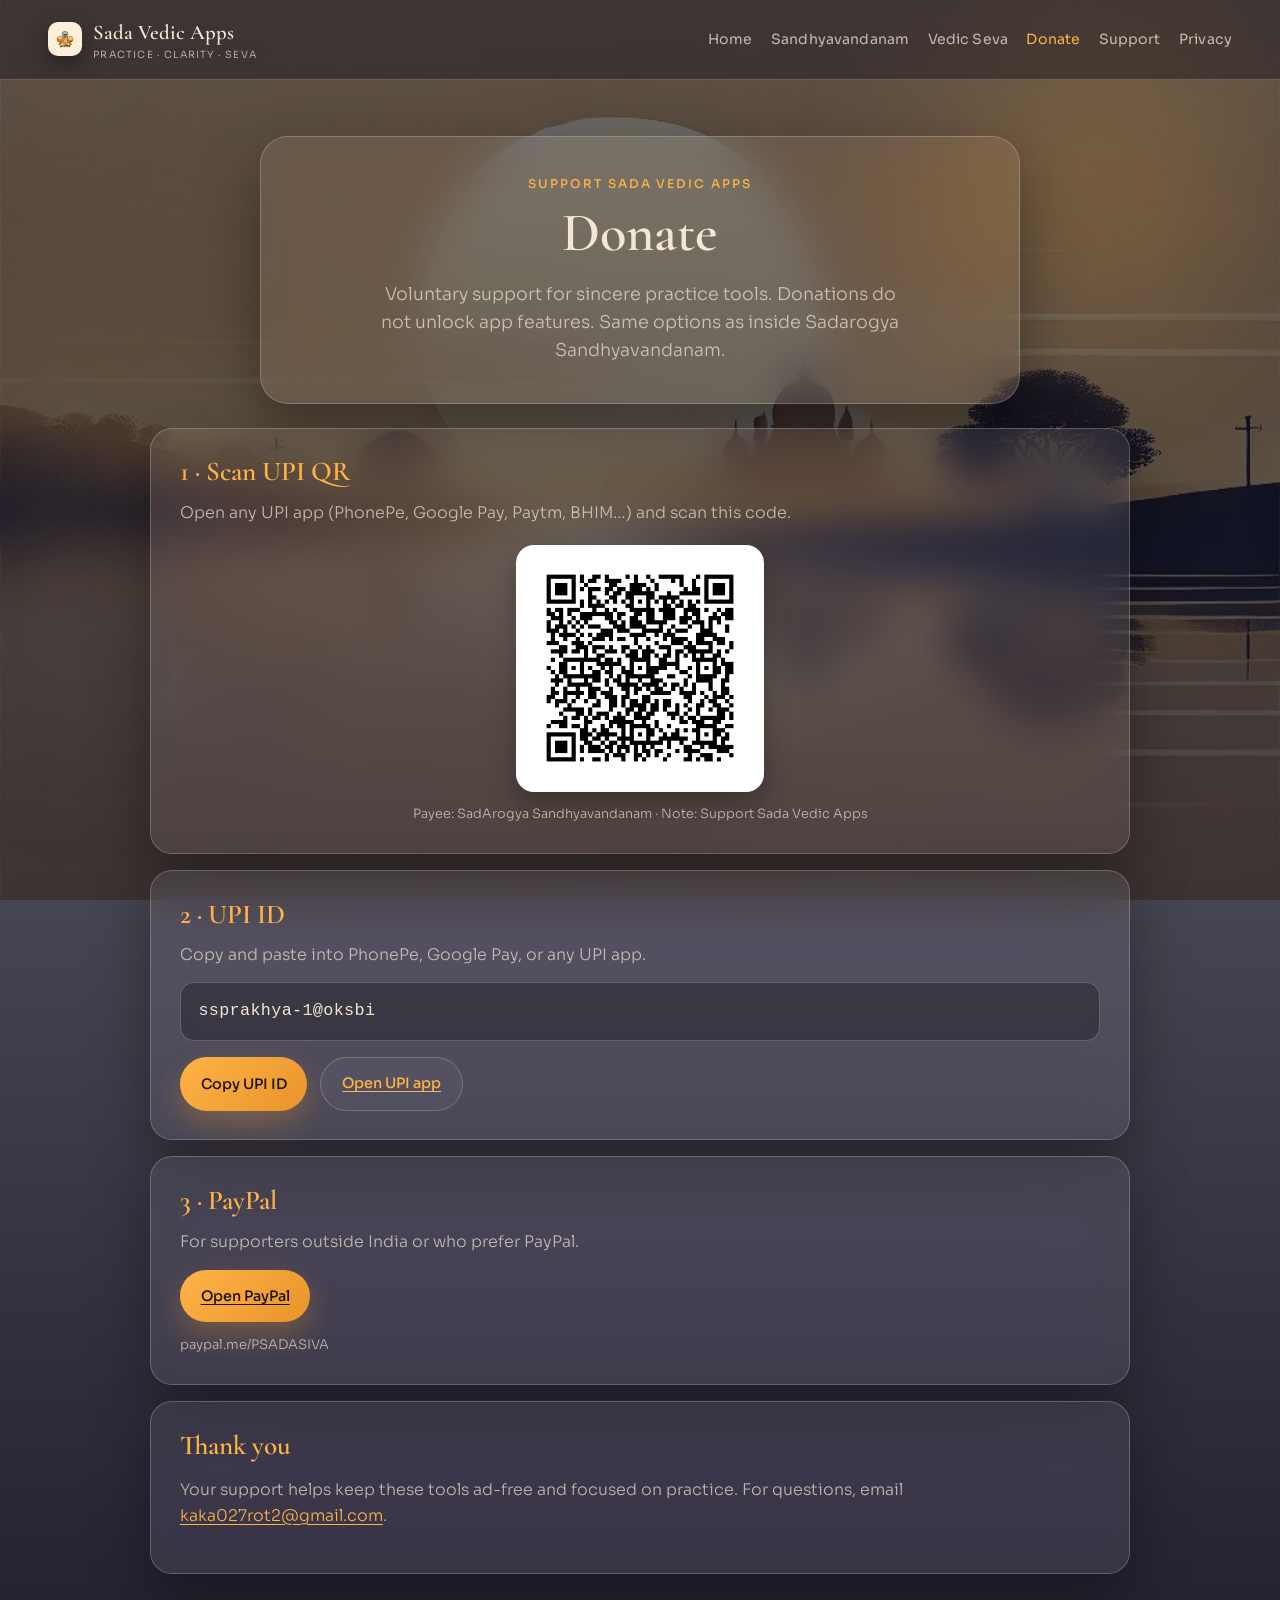
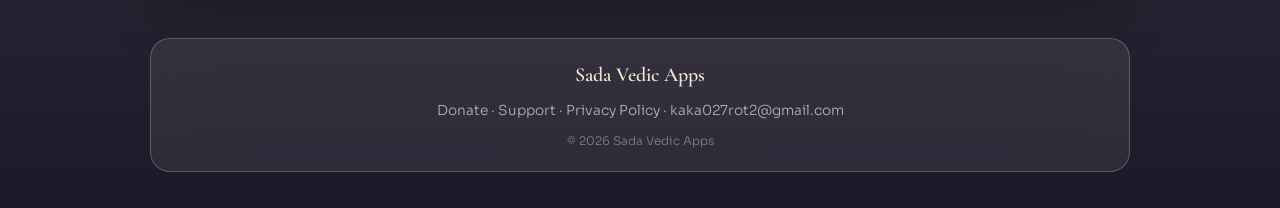
==== donate.html @ e031f06a "Publish Sada Vedic Apps public website Support, Privacy, Donate pages with updated UPI note and QR." ====
<!DOCTYPE html>
<html lang="en">
<head>
  <meta charset="UTF-8" />
  <meta name="viewport" content="width=device-width, initial-scale=1" />
  <meta name="description" content="Support Sada Vedic Apps — donate via UPI QR, UPI ID, or PayPal." />
  <meta name="theme-color" content="#0D0A1A" />
  <title>Donate · Sada Vedic Apps</title>
  <link rel="icon" type="image/png" href="assets/favicon.png" />
  <link rel="apple-touch-icon" href="assets/app-icon.png" />
  <link rel="preconnect" href="https://fonts.googleapis.com" />
  <link rel="preconnect" href="https://fonts.gstatic.com" crossorigin />
  <link href="https://fonts.googleapis.com/css2?family=Cormorant+Garamond:ital,wght@0,500;0,600;1,500&family=Sora:wght@300;400;500;600&display=swap" rel="stylesheet" />
  <link rel="stylesheet" href="styles.css" />
</head>
<body>
  <div class="ambient" aria-hidden="true">
    <div class="orb orb-a"></div>
    <div class="orb orb-b"></div>
  </div>

  <header class="top">
    <a class="brand-mark" href="index.html">
      <img src="assets/app-icon.png" alt="" width="34" height="34" />
      <span>Sada Vedic Apps<small>Practice · Clarity · Seva</small></span>
    </a>
    <nav>
      <a href="index.html">Home</a>
      <a href="apps/sadarogya-sandhyavandanam.html">Sandhyavandanam</a>
      <a href="apps/vedic-seva.html">Vedic Seva</a>
      <a href="donate.html" aria-current="page">Donate</a>
      <a href="support.html">Support</a>
      <a href="privacy.html">Privacy</a>
    </nav>
  </header>

  <main class="page wrap">
    <header class="page-hero glass">
      <p class="eyebrow">Support Sada Vedic Apps</p>
      <h1>Donate</h1>
      <p class="lede">
        Voluntary support for sincere practice tools. Donations do not unlock app features.
        Same options as inside Sadarogya Sandhyavandanam.
      </p>
    </header>

    <div class="stack">
      <section class="panel donate-panel">
        <h2>1 · Scan UPI QR</h2>
        <p class="muted">Open any UPI app (PhonePe, Google Pay, Paytm, BHIM…) and scan this code.</p>
        <div class="qr-wrap">
          <img
            class="qr-image"
            src="assets/upi-qr.png"
            width="220"
            height="220"
            alt="UPI QR code for ssprakhya-1@oksbi"
          />
        </div>
        <p class="muted small-center">Payee: SadArogya Sandhyavandanam · Note: Support Sada Vedic Apps</p>
      </section>

      <section class="panel">
        <h2>2 · UPI ID</h2>
        <p class="muted">Copy and paste into PhonePe, Google Pay, or any UPI app.</p>
        <div class="upi-box" id="upiId">ssprakhya-1@oksbi</div>
        <div class="cta-row" style="justify-content:flex-start;margin-top:1rem">
          <button type="button" class="btn primary" id="copyUpi">Copy UPI ID</button>
          <a class="btn ghost" href="upi://pay?pa=ssprakhya-1@oksbi&pn=SadArogya%20Sandhyavandanam&tn=Support%20Sada%20Vedic%20Apps&cu=INR&mc=0000">Open UPI app</a>
        </div>
        <p class="muted" style="margin-top:0.85rem;font-size:0.82rem" id="copyStatus" hidden>UPI ID copied</p>
      </section>

      <section class="panel">
        <h2>3 · PayPal</h2>
        <p class="muted">For supporters outside India or who prefer PayPal.</p>
        <div class="cta-row" style="justify-content:flex-start;margin-top:1rem">
          <a
            class="btn primary"
            href="https://paypal.me/PSADASIVA"
            target="_blank"
            rel="noopener noreferrer"
          >Open PayPal</a>
        </div>
        <p class="muted" style="margin-top:0.75rem;font-size:0.82rem">
          paypal.me/PSADASIVA
        </p>
      </section>

      <section class="panel">
        <h2>Thank you</h2>
        <p>
          Your support helps keep these tools ad-free and focused on practice.
          For questions, email
          <a href="mailto:kaka027rot2@gmail.com">kaka027rot2@gmail.com</a>.
        </p>
      </section>
    </div>
  </main>

  <footer class="site-foot">
    <div class="foot-glass">
      <p class="foot-brand">Sada Vedic Apps</p>
      <p class="foot-links">
        <a href="donate.html">Donate</a> ·
        <a href="support.html">Support</a> ·
        <a href="privacy.html">Privacy Policy</a> ·
        <a href="mailto:kaka027rot2@gmail.com">kaka027rot2@gmail.com</a>
      </p>
      <p class="foot-copy">© <span id="year"></span> Sada Vedic Apps</p>
    </div>
  </footer>
  <script>
    document.getElementById('year').textContent = new Date().getFullYear();
    const btn = document.getElementById('copyUpi');
    const status = document.getElementById('copyStatus');
    btn.addEventListener('click', async () => {
      const id = 'ssprakhya-1@oksbi';
      try {
        await navigator.clipboard.writeText(id);
      } catch (_) {
        const ta = document.createElement('textarea');
        ta.value = id;
        document.body.appendChild(ta);
        ta.select();
        document.execCommand('copy');
        document.body.removeChild(ta);
      }
      status.hidden = false;
      setTimeout(() => { status.hidden = true; }, 2000);
    });
  </script>
</body>
</html>
---- styles.css ----
:root {
  --ink: #0d0a1a;
  --sand: #f3e6d4;
  --sand-mute: rgba(243, 230, 212, 0.72);
  --amber: #ffb347;
  --amber-deep: #e8942a;
  --glass: rgba(255, 255, 255, 0.08);
  --glass-strong: rgba(255, 255, 255, 0.11);
  --glass-border: rgba(255, 248, 235, 0.22);
  --shadow: 0 24px 60px rgba(0, 0, 0, 0.35);
  --radius: 28px;
  --font-display: "Cormorant Garamond", Georgia, serif;
  --font-body: "Sora", system-ui, sans-serif;
  --max: 980px;
}

*,
*::before,
*::after {
  box-sizing: border-box;
}

html {
  scroll-behavior: smooth;
}

body {
  margin: 0;
  min-height: 100vh;
  color: var(--sand);
  font-family: var(--font-body);
  font-weight: 300;
  line-height: 1.6;
  background:
    linear-gradient(180deg, rgba(13, 10, 26, 0.58), rgba(13, 10, 26, 0.94)),
    url("assets/hero-bg.jpg") center / cover fixed;
  overflow-x: hidden;
}

img {
  max-width: 100%;
  display: block;
}

a {
  color: inherit;
  text-decoration: none;
}

.ambient {
  position: fixed;
  inset: 0;
  pointer-events: none;
  z-index: 0;
}

.orb {
  position: absolute;
  border-radius: 50%;
  filter: blur(60px);
  opacity: 0.42;
  animation: drift 18s ease-in-out infinite;
}

.orb-a {
  width: min(520px, 42vw);
  height: min(520px, 42vw);
  background: radial-gradient(circle, rgba(255, 179, 71, 0.55), transparent 70%);
  top: -8%;
  right: -6%;
}

.orb-b {
  width: min(420px, 36vw);
  height: min(420px, 36vw);
  background: radial-gradient(circle, rgba(90, 120, 160, 0.28), transparent 70%);
  bottom: 8%;
  left: -10%;
  animation-delay: -6s;
}

@keyframes drift {
  0%,
  100% {
    transform: translate(0, 0) scale(1);
  }
  50% {
    transform: translate(2%, -3%) scale(1.06);
  }
}

.top,
main,
.site-foot {
  position: relative;
  z-index: 1;
}

.top {
  display: flex;
  align-items: center;
  justify-content: space-between;
  gap: 1rem;
  padding: 1rem clamp(1.25rem, 4vw, 3rem);
  backdrop-filter: blur(18px);
  -webkit-backdrop-filter: blur(18px);
  background: rgba(13, 10, 26, 0.38);
  border-bottom: 1px solid var(--glass-border);
}

.brand-mark {
  display: inline-flex;
  align-items: center;
  gap: 0.7rem;
  font-family: var(--font-display);
  font-size: 1.3rem;
  font-weight: 600;
}

.brand-mark img {
  width: 34px;
  height: 34px;
  border-radius: 10px;
  box-shadow: 0 8px 20px rgba(0, 0, 0, 0.35);
}

.brand-mark small {
  display: block;
  margin-top: -0.15rem;
  font-family: var(--font-body);
  font-size: 0.62rem;
  font-weight: 400;
  letter-spacing: 0.12em;
  text-transform: uppercase;
  opacity: 0.65;
}

.top nav {
  display: flex;
  flex-wrap: wrap;
  justify-content: flex-end;
  gap: 0.95rem 1.15rem;
  font-size: 0.88rem;
  font-weight: 400;
  letter-spacing: 0.01em;
}

.top nav a {
  opacity: 0.75;
  transition: opacity 0.2s ease, color 0.2s ease;
}

.top nav a:hover,
.top nav a[aria-current="page"] {
  opacity: 1;
  color: var(--amber);
}

.wrap {
  width: min(var(--max), calc(100% - 2.5rem));
  margin: 0 auto;
}

.hero {
  min-height: calc(100vh - 74px);
  display: grid;
  place-items: center;
  padding: clamp(2rem, 6vw, 4.5rem) 0;
}

.glass,
.panel {
  background: var(--glass);
  border: 1px solid var(--glass-border);
  box-shadow: var(--shadow);
  backdrop-filter: blur(22px) saturate(140%);
  -webkit-backdrop-filter: blur(22px) saturate(140%);
}

.hero-glass {
  width: min(720px, calc(100% - 2.5rem));
  padding: clamp(2rem, 5vw, 3.3rem);
  border-radius: var(--radius);
  text-align: center;
  animation: rise 0.85s ease both;
}

@keyframes rise {
  from {
    opacity: 0;
    transform: translateY(16px);
  }
  to {
    opacity: 1;
    transform: translateY(0);
  }
}

.eyebrow {
  margin: 0 0 0.8rem;
  font-size: 0.76rem;
  font-weight: 500;
  letter-spacing: 0.16em;
  text-transform: uppercase;
  color: var(--amber);
}

h1 {
  margin: 0;
  font-family: var(--font-display);
  font-size: clamp(2.8rem, 8vw, 4.8rem);
  font-weight: 600;
  line-height: 0.98;
}

h1 em {
  font-style: italic;
  font-weight: 500;
  color: var(--sand-mute);
}

.lede {
  margin: 1.2rem auto 0;
  max-width: 34rem;
  color: var(--sand-mute);
  font-size: clamp(1rem, 2.3vw, 1.1rem);
}

.cta-row {
  display: flex;
  flex-wrap: wrap;
  justify-content: center;
  gap: 0.8rem;
  margin-top: 1.8rem;
}

.btn {
  display: inline-flex;
  align-items: center;
  justify-content: center;
  padding: 0.9rem 1.3rem;
  border-radius: 999px;
  font-size: 0.9rem;
  font-weight: 500;
  transition: transform 0.2s ease, background 0.2s ease;
}

.btn:hover {
  transform: translateY(-1px);
}

.btn.primary {
  background: linear-gradient(135deg, var(--amber), var(--amber-deep));
  color: #1a1208;
  box-shadow: 0 12px 30px rgba(232, 148, 42, 0.32);
}

.btn.ghost {
  border: 1px solid var(--glass-border);
  background: rgba(255, 255, 255, 0.04);
}

.section {
  padding: clamp(2.5rem, 7vw, 4.5rem) 0;
}

.section-head {
  text-align: center;
  max-width: 36rem;
  margin: 0 auto 1.6rem;
}

.section-head h2,
.page-hero h1,
.panel h2,
.panel h3 {
  font-family: var(--font-display);
  font-weight: 600;
}

.section-head h2,
.panel h2 {
  margin: 0;
  font-size: clamp(1.9rem, 4.5vw, 2.6rem);
  line-height: 1.12;
}

.section-head p,
.muted {
  margin: 0.75rem 0 0;
  color: var(--sand-mute);
}

.app-grid {
  display: grid;
  grid-template-columns: repeat(2, minmax(0, 1fr));
  gap: 1rem;
}

.app-card {
  display: block;
  padding: 1.5rem;
  border-radius: 22px;
  background: var(--glass-strong);
  border: 1px solid var(--glass-border);
  box-shadow: var(--shadow);
  backdrop-filter: blur(22px);
  -webkit-backdrop-filter: blur(22px);
  transition: transform 0.2s ease, border-color 0.2s ease;
}

.app-card:hover {
  transform: translateY(-2px);
  border-color: rgba(255, 179, 71, 0.45);
}

.app-card .label {
  margin: 0;
  color: var(--amber);
  font-size: 0.72rem;
  letter-spacing: 0.12em;
  text-transform: uppercase;
  font-weight: 500;
}

.app-card h3 {
  margin: 0.45rem 0 0;
  font-family: var(--font-display);
  font-size: 1.7rem;
  font-weight: 600;
}

.app-card p {
  margin: 0.55rem 0 0;
  color: var(--sand-mute);
  font-size: 0.94rem;
}

.app-card .go {
  display: inline-block;
  margin-top: 1rem;
  color: var(--amber);
  font-size: 0.82rem;
  font-weight: 500;
}

.page {
  padding: clamp(2rem, 6vw, 3.5rem) 0 4rem;
}

.page-hero {
  width: min(760px, 100%);
  margin: 0 auto 1.5rem;
  padding: clamp(1.6rem, 4vw, 2.4rem);
  border-radius: var(--radius);
  text-align: center;
}

.page-hero h1 {
  font-size: clamp(2.2rem, 6vw, 3.4rem);
}

.stack {
  display: grid;
  gap: 1rem;
}

.panel {
  padding: clamp(1.3rem, 3vw, 1.8rem);
  border-radius: 22px;
}

.panel h2 {
  font-size: 1.7rem;
  color: var(--amber);
}

.panel h3 {
  margin: 1.1rem 0 0.35rem;
  font-size: 1.25rem;
  color: var(--sand);
}

.panel p,
.panel li {
  color: var(--sand-mute);
}

.panel a {
  color: var(--amber);
  text-decoration: underline;
  text-underline-offset: 3px;
}

.panel ul {
  margin: 0.6rem 0 0;
  padding-left: 1.15rem;
}

.panel li + li {
  margin-top: 0.35rem;
}

.feature-grid {
  display: grid;
  grid-template-columns: repeat(2, minmax(0, 1fr));
  gap: 0.85rem;
  margin-top: 0.9rem;
}

.feature-grid li {
  list-style: none;
  margin: 0;
  padding: 1rem 1.05rem;
  border-radius: 16px;
  background: rgba(255, 255, 255, 0.05);
  border: 1px solid rgba(255, 248, 235, 0.12);
}

.feature-grid {
  padding: 0;
}

.feature-grid strong {
  display: block;
  margin-bottom: 0.25rem;
  color: var(--sand);
  font-weight: 500;
}

.meta-row {
  display: flex;
  flex-wrap: wrap;
  gap: 0.55rem;
  margin-top: 1rem;
}

.chip {
  padding: 0.4rem 0.75rem;
  border-radius: 999px;
  border: 1px solid var(--glass-border);
  font-size: 0.78rem;
  color: var(--sand-mute);
}

.chip.on {
  color: #1a1208;
  background: linear-gradient(135deg, var(--amber), var(--amber-deep));
  border-color: transparent;
  font-weight: 500;
}

.qr-wrap {
  margin: 1.2rem auto 0;
  width: fit-content;
  padding: 0.85rem;
  border-radius: 18px;
  background: #fff;
  box-shadow: 0 12px 28px rgba(0, 0, 0, 0.28);
}

.qr-image {
  display: block;
  width: 220px;
  height: 220px;
}

.upi-box {
  margin-top: 0.85rem;
  padding: 0.95rem 1.1rem;
  border-radius: 14px;
  background: rgba(0, 0, 0, 0.28);
  border: 1px solid var(--glass-border);
  font-family: ui-monospace, SFMono-Regular, Menlo, monospace;
  font-size: 1.05rem;
  letter-spacing: 0.02em;
  color: var(--sand);
  word-break: break-all;
}

.small-center {
  text-align: center;
  font-size: 0.8rem;
}

button.btn {
  border: none;
  cursor: pointer;
  font-family: inherit;
}

.nav-donate {
  color: var(--amber) !important;
  opacity: 1 !important;
  font-weight: 500;
}

.site-foot {
  padding: 0 clamp(1.25rem, 4vw, 3rem) 2.2rem;
}

.foot-glass {
  width: min(var(--max), 100%);
  margin: 0 auto;
  padding: 1.25rem 1.4rem;
  border-radius: 20px;
  text-align: center;
  background: var(--glass);
  border: 1px solid var(--glass-border);
  backdrop-filter: blur(18px);
  -webkit-backdrop-filter: blur(18px);
}

.foot-brand {
  margin: 0;
  font-family: var(--font-display);
  font-size: 1.25rem;
  font-weight: 600;
}

.foot-links {
  margin: 0.55rem 0 0;
  font-size: 0.86rem;
  color: var(--sand-mute);
}

.foot-links a:hover {
  color: var(--amber);
}

.foot-copy {
  margin: 0.65rem 0 0;
  font-size: 0.74rem;
  color: rgba(243, 230, 212, 0.45);
}

.prose h2 {
  margin-top: 1.6rem;
}

.prose a {
  color: var(--amber);
  text-decoration: underline;
  text-underline-offset: 3px;
}

@media (max-width: 760px) {
  .top {
    flex-direction: column;
    align-items: flex-start;
  }

  .top nav {
    justify-content: flex-start;
  }

  .app-grid,
  .feature-grid {
    grid-template-columns: 1fr;
  }
}

@media (prefers-reduced-motion: reduce) {
  *,
  *::before,
  *::after {
    animation: none !important;
    transition: none !important;
  }
}
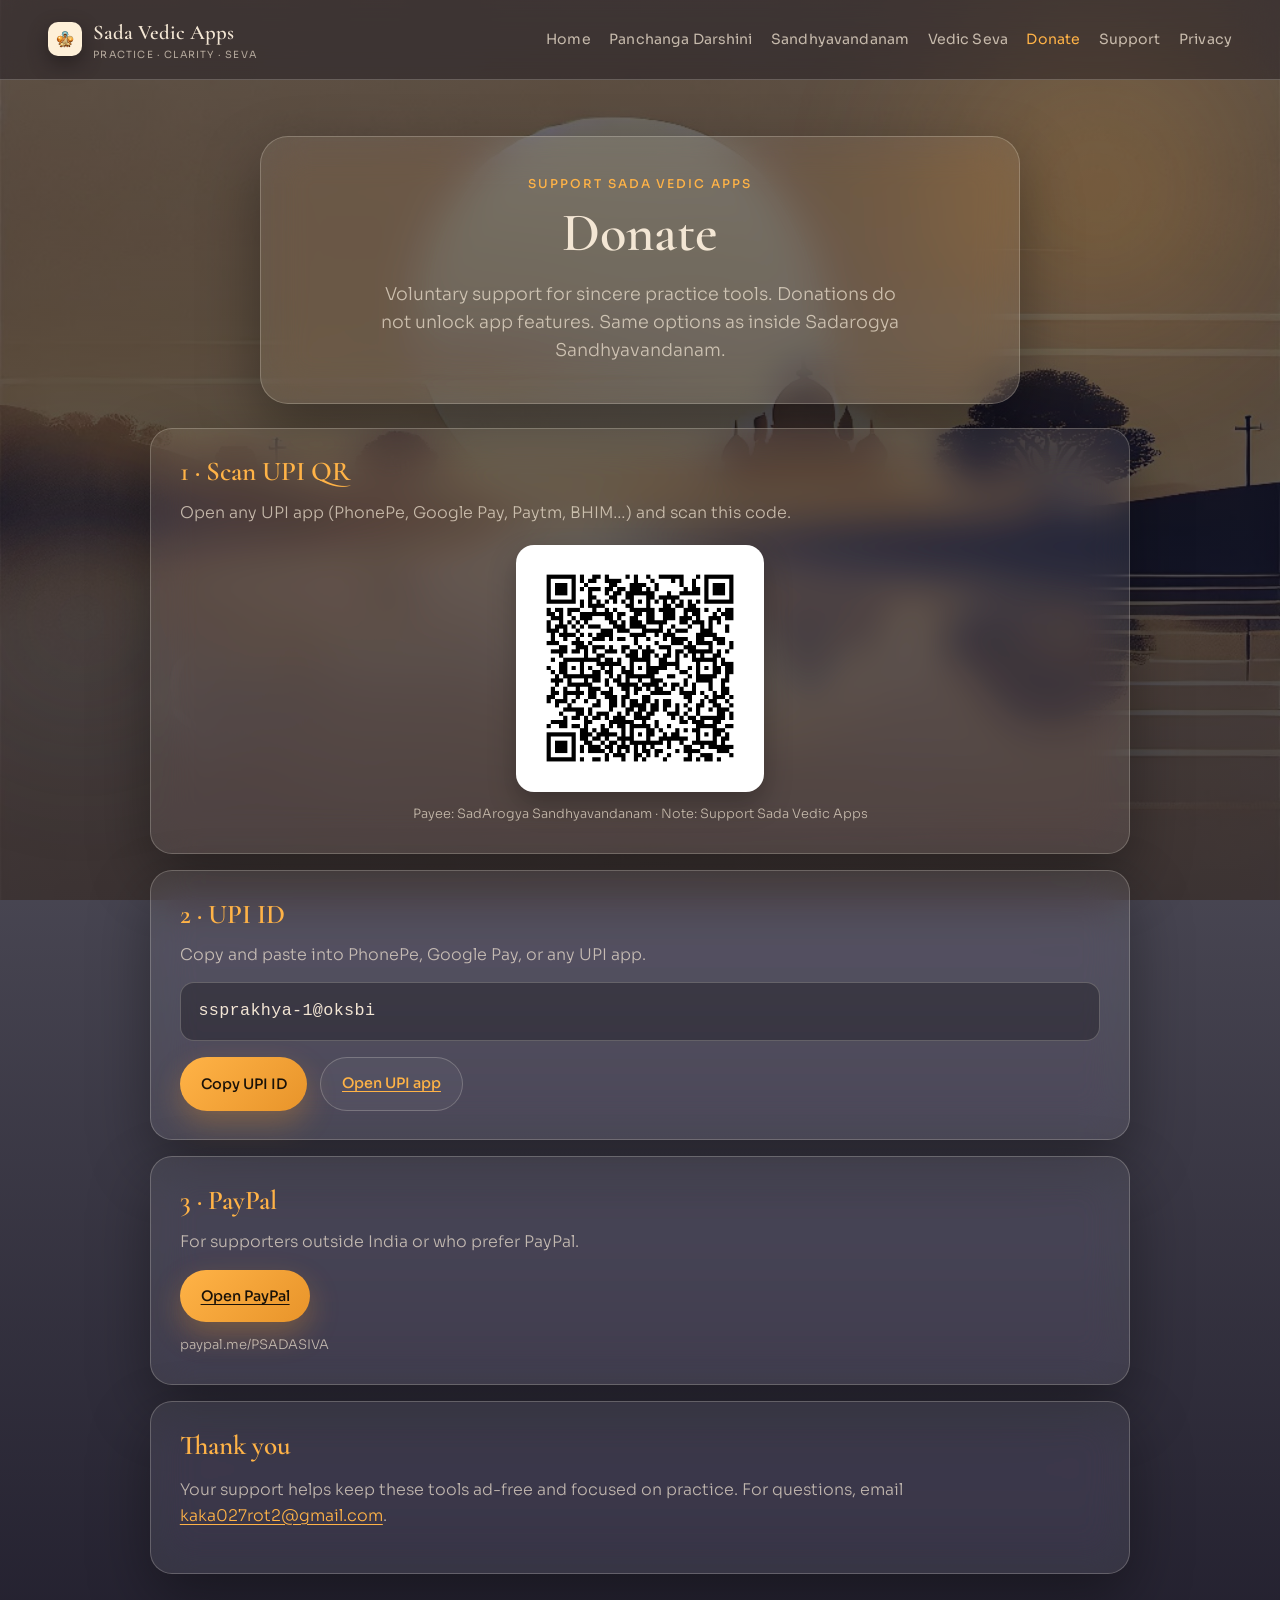
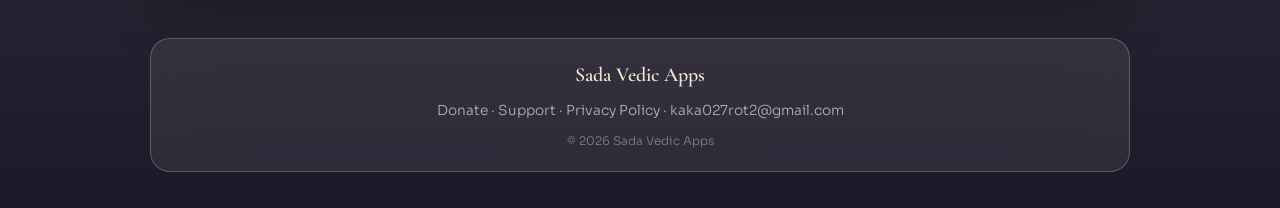
==== commit c1143b4a: "Add Panchanga Darshini app page, home card, and navigation" ====
--- a/donate.html
+++ b/donate.html
@@ -26,6 +26,7 @@
     </a>
     <nav>
       <a href="index.html">Home</a>
+      <a href="apps/panchanga-darshini.html">Panchanga Darshini</a>
       <a href="apps/sadarogya-sandhyavandanam.html">Sandhyavandanam</a>
       <a href="apps/vedic-seva.html">Vedic Seva</a>
       <a href="donate.html" aria-current="page">Donate</a>
